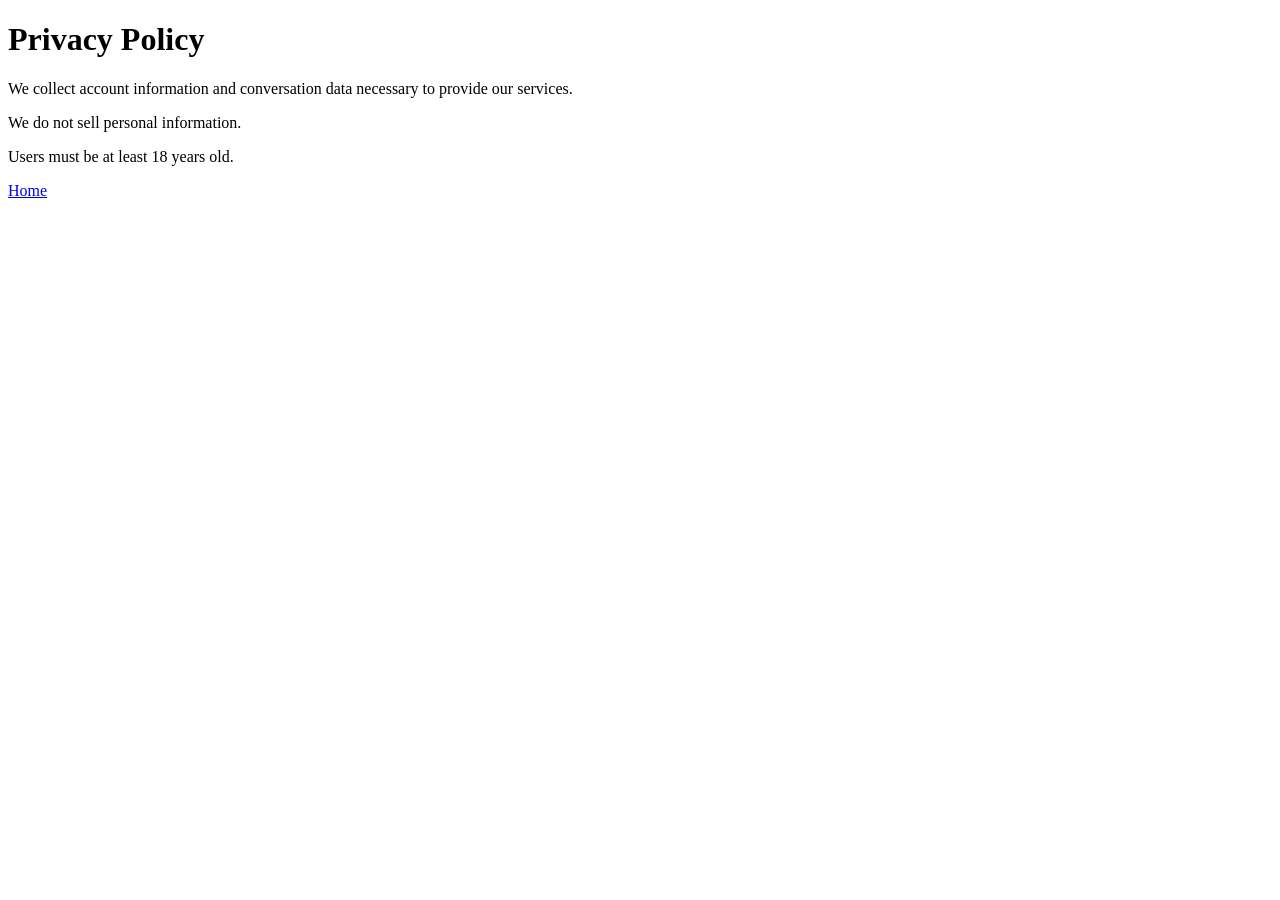
==== privacy.html @ 62af14a8 "Create privacy.html" ====
<!DOCTYPE html>
<html>
<head>
<title>Privacy Policy</title>
</head>
<body>

<h1>Privacy Policy</h1>

<p>
We collect account information and conversation data necessary to provide our services.
</p>

<p>
We do not sell personal information.
</p>

<p>
Users must be at least 18 years old.
</p>

<p><a href="index.html">Home</a></p>

</body>
</html>
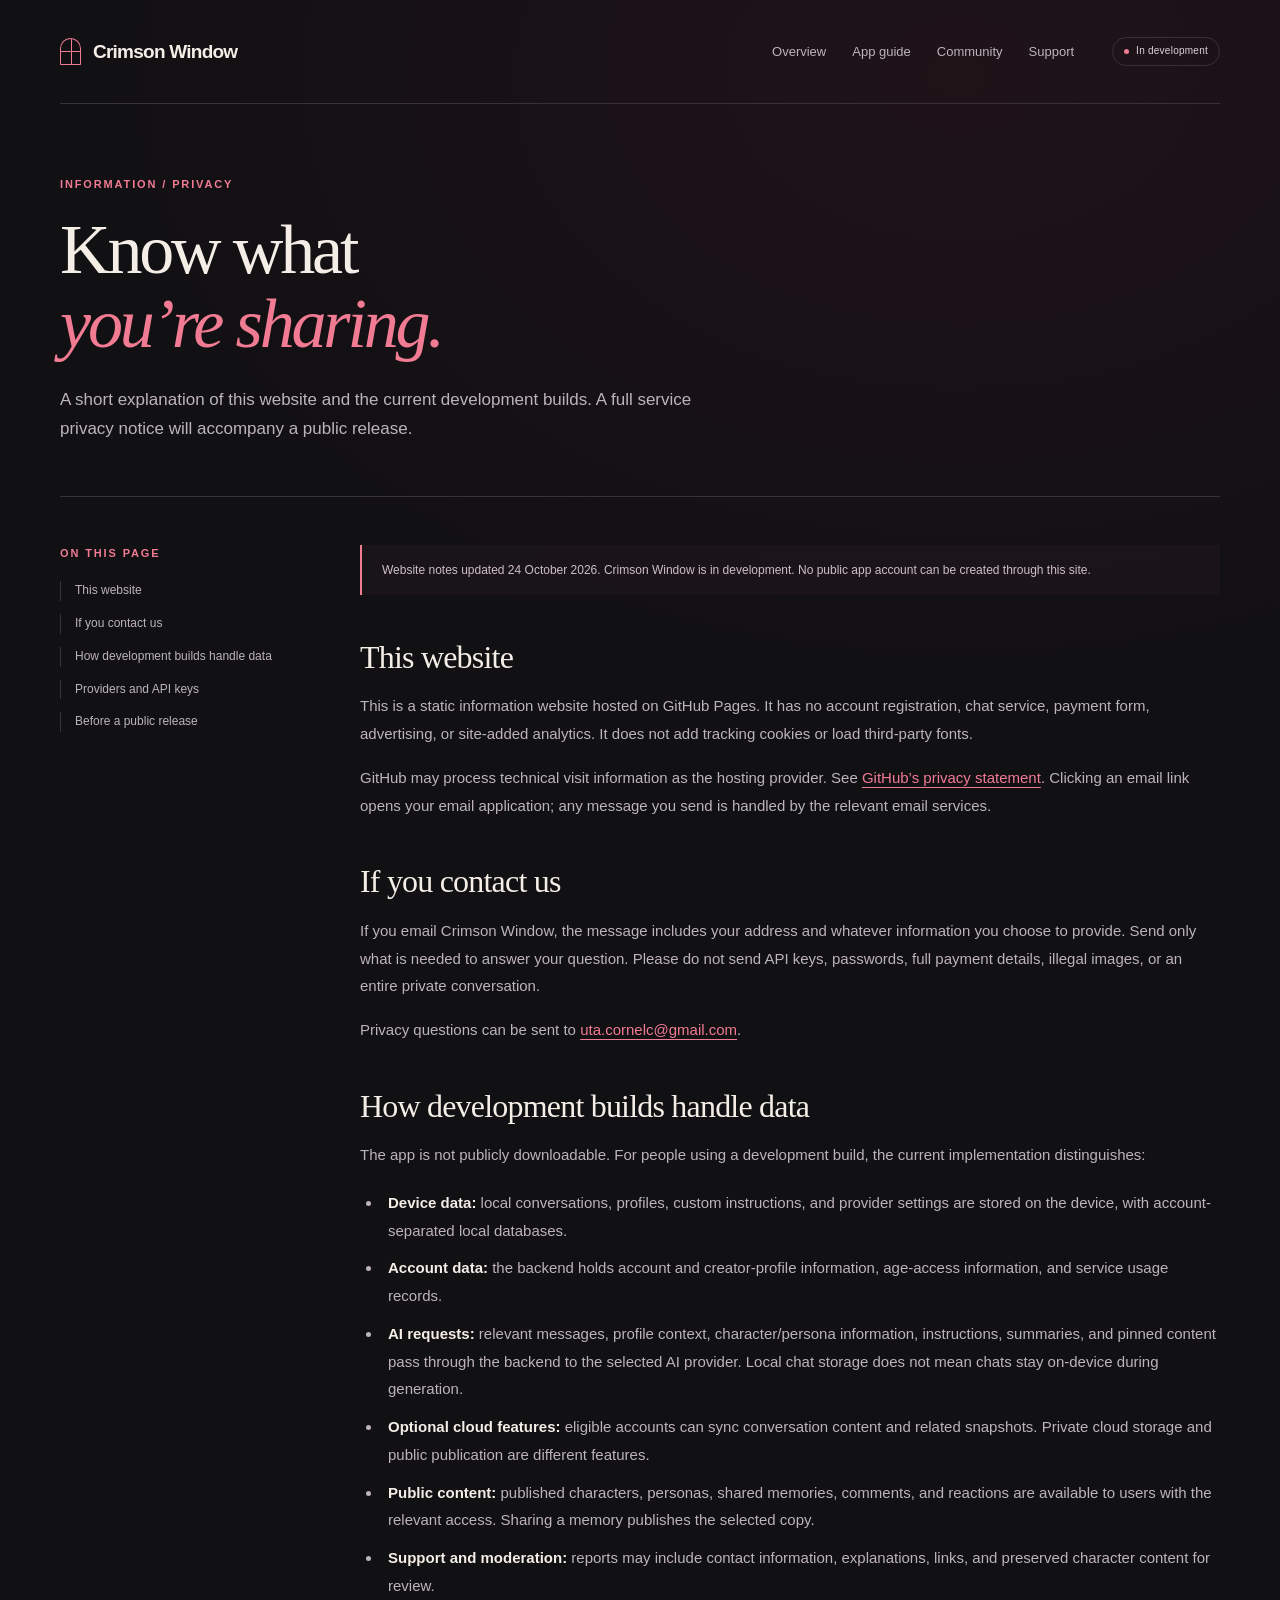
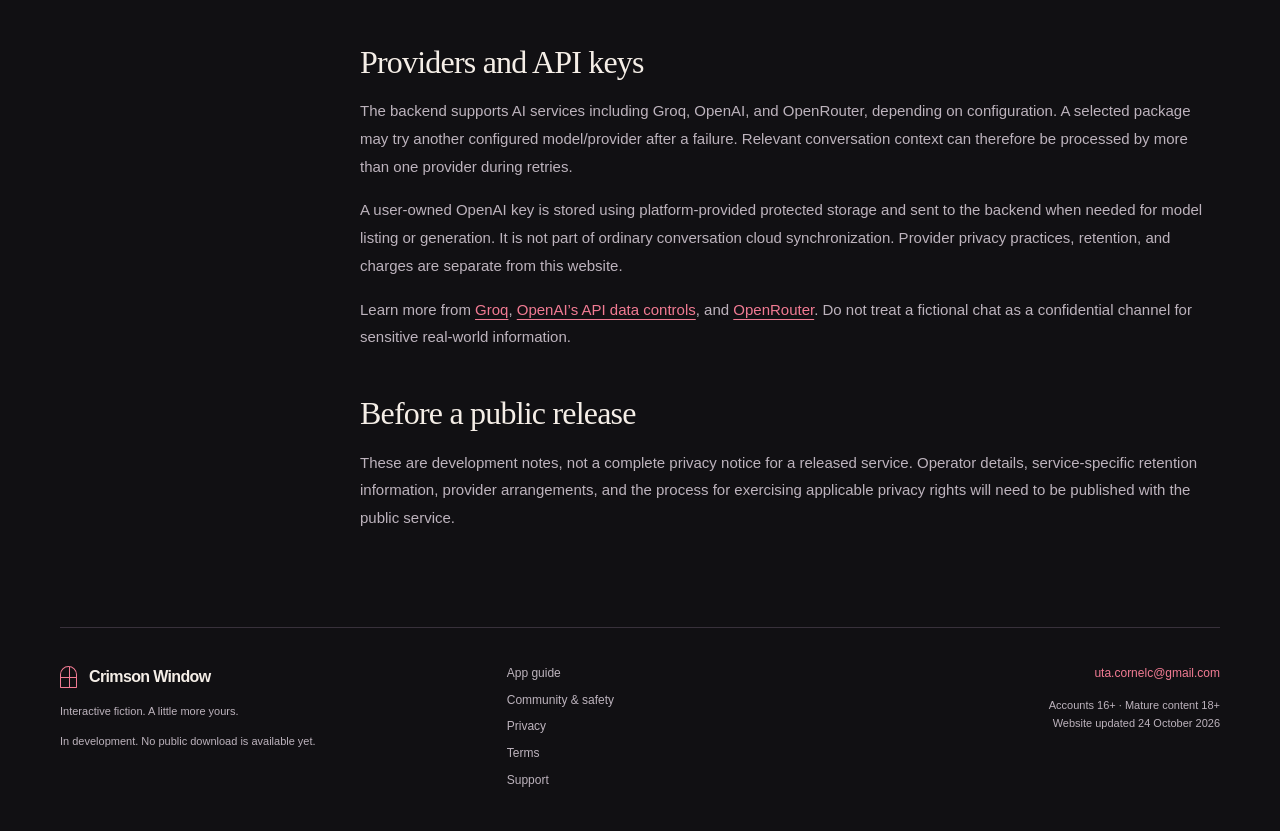
==== commit 4b221e8a: "update pages update pages after more developments" ====
--- a/privacy.html
+++ b/privacy.html
@@ -1,25 +1,30 @@
-<!DOCTYPE html>
-<html>
-<head>
-<title>Privacy Policy</title>
-</head>
-<body>
-
-<h1>Privacy Policy</h1>
-
-<p>
-We collect account information and conversation data necessary to provide our services.
-</p>
-
-<p>
-We do not sell personal information.
-</p>
-
-<p>
-Users must be at least 18 years old.
-</p>
-
-<p><a href="index.html">Home</a></p>
-
-</body>
-</html>
+<!doctype html>
+<html lang="en">
+<head>
+  <meta charset="utf-8">
+  <meta name="viewport" content="width=device-width, initial-scale=1">
+  <meta name="color-scheme" content="dark">
+  <title>Privacy notes · Crimson Window</title>
+  <meta name="description" content="Privacy information for this development website and a short explanation of current Crimson Window development-build data flows.">
+  <meta property="og:title" content="Privacy notes · Crimson Window">
+  <meta property="og:description" content="Privacy information for this development website and a short explanation of current Crimson Window development-build data flows.">
+  <meta property="og:type" content="website">
+  <meta name="theme-color" content="#111013">
+  <link rel="icon" href="favicon.svg" type="image/svg+xml">
+  <link rel="stylesheet" href="site.css">
+</head>
+<body>
+  <a class="skip" href="#main">Skip to content</a>
+  <header class="site-header wrap">
+    <a class="brand" href="index.html" aria-label="Crimson Window home"><span class="window-mark" aria-hidden="true"></span>Crimson Window</a>
+    <nav aria-label="Main navigation"><a href="index.html">Overview</a><a href="guide.html">App guide</a><a href="community.html">Community</a><a href="support.html">Support</a></nav>
+    <span class="status"><span aria-hidden="true"></span>In development</span>
+  </header>
+  <main id="main"><header class="page-intro wrap"><p class="eyebrow">Information / Privacy</p><h1>Know what<br><em>you’re sharing.</em></h1><p class="lede">A short explanation of this website and the current development builds. A full service privacy notice will accompany a public release.</p></header><div class="article-grid wrap"><aside class="toc"><p class="eyebrow">On this page</p><nav aria-label="On this page"><a href="#website">This website</a><a href="#contact">If you contact us</a><a href="#development">How development builds handle data</a><a href="#providers">Providers and API keys</a><a href="#release">Before a public release</a></nav></aside><article class="prose"><div class="notice">Website notes updated 24 October 2026. Crimson Window is in development. No public app account can be created through this site.</div><section id="website"><h2>This website</h2><p>This is a static information website hosted on GitHub Pages. It has no account registration, chat service, payment form, advertising, or site-added analytics. It does not add tracking cookies or load third-party fonts.</p><p>GitHub may process technical visit information as the hosting provider. See <a href="https://docs.github.com/en/site-policy/privacy-policies/github-general-privacy-statement">GitHub’s privacy statement</a>. Clicking an email link opens your email application; any message you send is handled by the relevant email services.</p></section><section id="contact"><h2>If you contact us</h2><p>If you email Crimson Window, the message includes your address and whatever information you choose to provide. Send only what is needed to answer your question. Please do not send API keys, passwords, full payment details, illegal images, or an entire private conversation.</p><p>Privacy questions can be sent to <a href="mailto:uta.cornelc@gmail.com?subject=Crimson%20Window%20privacy">uta.cornelc@gmail.com</a>.</p></section><section id="development"><h2>How development builds handle data</h2><p>The app is not publicly downloadable. For people using a development build, the current implementation distinguishes:</p><ul><li><strong>Device data:</strong> local conversations, profiles, custom instructions, and provider settings are stored on the device, with account-separated local databases.</li><li><strong>Account data:</strong> the backend holds account and creator-profile information, age-access information, and service usage records.</li><li><strong>AI requests:</strong> relevant messages, profile context, character/persona information, instructions, summaries, and pinned content pass through the backend to the selected AI provider. Local chat storage does not mean chats stay on-device during generation.</li><li><strong>Optional cloud features:</strong> eligible accounts can sync conversation content and related snapshots. Private cloud storage and public publication are different features.</li><li><strong>Public content:</strong> published characters, personas, shared memories, comments, and reactions are available to users with the relevant access. Sharing a memory publishes the selected copy.</li><li><strong>Support and moderation:</strong> reports may include contact information, explanations, links, and preserved character content for review.</li></ul></section><section id="providers"><h2>Providers and API keys</h2><p>The backend supports AI services including Groq, OpenAI, and OpenRouter, depending on configuration. A selected package may try another configured model/provider after a failure. Relevant conversation context can therefore be processed by more than one provider during retries.</p><p>A user-owned OpenAI key is stored using platform-provided protected storage and sent to the backend when needed for model listing or generation. It is not part of ordinary conversation cloud synchronization. Provider privacy practices, retention, and charges are separate from this website.</p><p>Learn more from <a href="https://groq.com/privacy-policy">Groq</a>, <a href="https://developers.openai.com/api/docs/guides/your-data">OpenAI’s API data controls</a>, and <a href="https://openrouter.ai/privacy">OpenRouter</a>. Do not treat a fictional chat as a confidential channel for sensitive real-world information.</p></section><section id="release"><h2>Before a public release</h2><p>These are development notes, not a complete privacy notice for a released service. Operator details, service-specific retention information, provider arrangements, and the process for exercising applicable privacy rights will need to be published with the public service.</p></section></article></div></main>
+  <footer class="site-footer wrap">
+    <div><a class="brand" href="index.html"><span class="window-mark" aria-hidden="true"></span>Crimson Window</a><p>Interactive fiction. A little more yours.</p><p class="fine">In development. No public download is available yet.</p></div>
+    <nav aria-label="Footer navigation"><a href="guide.html">App guide</a><a href="community.html">Community &amp; safety</a><a href="privacy.html">Privacy</a><a href="terms.html">Terms</a><a href="support.html">Support</a></nav>
+    <div class="footer-contact"><a href="mailto:uta.cornelc@gmail.com">uta.cornelc@gmail.com</a><p class="fine">Accounts 16+ · Mature content 18+<br>Website updated 24 October 2026</p></div>
+  </footer>
+</body>
+</html>
--- a/site.css
+++ b/site.css
@@ -0,0 +1,8 @@
+@charset "UTF-8";
+:root{--bg:#111013;--surface:#1b191e;--raised:#242027;--line:#38313b;--text:#f5eee7;--muted:#bdb3bd;--accent:#f17b93;--strong:#f6a2b3;--max:1160px}
+*{box-sizing:border-box}html{scroll-behavior:smooth;scroll-padding-top:24px}body{margin:0;background:var(--bg);color:var(--text);font:16px/1.65 -apple-system,BlinkMacSystemFont,"Segoe UI",sans-serif;-webkit-font-smoothing:antialiased}body:before{content:"";position:absolute;inset:0 0 auto;height:750px;pointer-events:none;z-index:-1;background:radial-gradient(ellipse at 75% 10%,#75243a24,transparent 65%)}a{color:var(--accent);text-underline-offset:4px}a:hover{color:var(--strong)}button,a,summary{-webkit-tap-highlight-color:transparent}a:focus-visible,summary:focus-visible{outline:2px solid var(--strong);outline-offset:6px;border-radius:3px}.wrap{width:min(var(--max),calc(100% - 80px));margin-inline:auto}h1,h2,h3,p,figure,blockquote{margin:0}h1,h2{font-family:Georgia,"Times New Roman",serif;font-weight:400;letter-spacing:-.045em;line-height:1.06}h1 em,h2 em{font-weight:400;color:var(--accent)}h3{font-size:20px;line-height:1.35;letter-spacing:-.02em}p{margin-top:16px}p:first-child{margin-top:0}p,li,dd{overflow-wrap:break-word}.fine,small{font-size:12px;color:var(--muted)}.eyebrow{text-transform:uppercase;letter-spacing:.17em;font-size:11px;font-weight:700;color:var(--accent);line-height:1.5}.lede{color:var(--muted);font-size:19px;line-height:1.7;max-width:590px}.skip{position:fixed;left:16px;top:-80px;z-index:5;padding:10px 16px;background:var(--text);color:var(--bg)}.skip:focus{top:12px}.site-header{display:flex;align-items:center;gap:38px;min-height:104px;border-bottom:1px solid var(--line)}.brand{display:flex;align-items:center;gap:12px;text-decoration:none;color:var(--text);font-size:19px;font-weight:650;letter-spacing:-.04em;white-space:nowrap}.window-mark{width:21px;height:27px;border:1.6px solid var(--accent);border-radius:13px 13px 1px 1px;position:relative;display:inline-block;flex:none}.window-mark:before{content:"";position:absolute;top:0;bottom:0;left:50%;border-left:1px solid var(--accent)}.window-mark:after{content:"";position:absolute;left:0;right:0;top:12px;border-top:1px solid var(--accent)}.site-header>nav{display:flex;gap:26px;margin-left:auto}.site-header nav a{text-decoration:none;font-size:13px;color:var(--muted);white-space:nowrap;padding:12px 0}.site-header nav a:hover,.site-header nav a[aria-current]{color:var(--text)}.status{display:inline-flex;align-items:center;gap:7px;white-space:nowrap;border:1px solid var(--line);border-radius:30px;padding:5px 11px;font-size:10px;letter-spacing:.025em;color:#ddd3db}.status>span,.status-dot{width:5px;height:5px;border-radius:50%;background:var(--accent);display:inline-block;flex:none}.hero{display:grid;grid-template-columns:1.06fr 1fr;gap:68px;align-items:center;padding-top:80px;padding-bottom:76px}.hero h1{font-size:clamp(48px,5.65vw,78px);margin-top:27px}.hero .lede{max-width:420px;font-size:17px;margin-top:27px}.tiny-line{display:inline-block;width:25px;border-top:1px solid var(--accent);vertical-align:middle;margin-right:8px}.hero-actions{display:flex;align-items:center;gap:26px;flex-wrap:wrap;margin-top:30px}.button{display:inline-flex;justify-content:center;align-items:center;gap:24px;background:var(--accent);color:#1b1016;text-decoration:none;padding:12px 22px;border:1px solid transparent;border-radius:5px;font-size:13px;font-weight:650;line-height:1.65}.button:hover{background:var(--strong);color:#1b1016}.text-link{font-size:13px;text-decoration:none;font-weight:550}.availability{font-size:11px;color:var(--muted);display:flex;align-items:center;gap:8px;margin-top:22px}.story-window{background:linear-gradient(145deg,#29232a,#19171c);border:1px solid #65505d;border-radius:13px;box-shadow:0 22px 90px #0006;overflow:hidden;transform:rotate(1.5deg);max-width:530px}.window-chrome{display:flex;gap:10px;align-items:center;padding:14px 17px;border-bottom:1px solid #ffffff12;font-size:10px;color:#d6c5cf}.window-chrome .window-mark{width:11px;height:15px;border-radius:8px 8px 0 0;border-width:1px}.window-chrome .window-mark:after{top:6px}.live-pill{margin-left:auto;font-size:9px;color:#baa8b6}.scene-visual{height:205px;overflow:hidden;position:relative;background:radial-gradient(ellipse at 68% 100%,#9e526b4f,transparent 65%),linear-gradient(150deg,#342535,#17161e);border-bottom:1px solid #ffffff12}.arch{position:absolute;border:1px solid #bc788555;border-radius:200px 200px 0 0;bottom:-40px;height:255px;width:150px;transform:rotate(-5deg);background:linear-gradient(140deg,#cf6f7a0c,transparent)}.arch:after{content:"";position:absolute;inset:10px;border:1px solid #bc78852c;border-radius:190px 190px 0 0}.arch-one{right:30px}.arch-two{right:105px;bottom:-70px}.arch-three{right:180px;bottom:-110px}.star{position:absolute;color:#e2b7ad}.star-one{top:30px;right:67px;font-size:34px}.star-two{top:77px;right:165px;font-size:17px}.scene-caption{position:absolute;left:25px;bottom:25px;line-height:1.15;font-size:27px;letter-spacing:-.03em;font-family:Georgia,serif}.scene-caption em{color:#e0a4b6}.scene-chat{padding:18px 23px 15px;display:flex;flex-direction:column}.chat-speaker{font-size:8px;letter-spacing:.17em;color:#ad9dac;margin:0 0 6px}.chat-speaker:first-child{text-align:right}.sample-user{background:#693345;color:#fff0f3;border-radius:10px 10px 2px 10px;align-self:flex-end;margin:0 0 17px;padding:10px 12px;font-size:12px;max-width:90%;line-height:1.6}.sample-assistant{font-family:Georgia,serif;font-size:15px;line-height:1.65;color:#e7dce6;max-width:95%}.context-chips{display:flex;flex-wrap:wrap;gap:5px;margin-top:20px}.context-chips span{font-size:8px;padding:3px 7px;border:1px solid #ffffff13;border-radius:15px;color:#ccbac8}.story-window figcaption{font-size:9px;text-align:center;padding:0 12px 12px;color:#b6a5b2}.facts-strip{display:flex;justify-content:space-between;gap:20px;border-block:1px solid var(--line);padding-block:23px;font-size:11px;color:var(--muted)}.facts-strip span:before{content:"✧";color:var(--accent);padding-right:13px}.section{padding-block:95px}.section-heading{max-width:700px}.section-heading h2,.choice-grid h2,.age-section h2{font-size:clamp(33px,3.6vw,48px);margin-top:20px}.section-heading>p:last-child{max-width:560px;color:var(--muted);font-size:15px}.feature-grid{display:grid;grid-template-columns:1fr 1fr;column-gap:65px;row-gap:42px;margin-top:48px}.feature{position:relative;border-top:1px solid var(--line);padding-top:22px;padding-left:45px}.feature-number{position:absolute;left:0;top:26px;color:var(--accent);font-size:10px;font-family:monospace}.feature p{font-size:14px;color:var(--muted);margin-top:12px}.choice-section{background:#1a151b;border-block:1px solid var(--line);padding-block:75px}.choice-grid{display:grid;grid-template-columns:1fr 1fr;gap:90px;align-items:center}.choice-grid>div>p:not(.eyebrow){font-size:15px;color:var(--muted);max-width:470px}.choice-grid .text-link{display:inline-block;margin-top:24px}.instruction-card{background:#241c25;border:1px solid #634052;border-radius:7px;padding:26px}.card-caption{display:flex;align-items:center;gap:9px;font-size:12px;color:#e3cedc}.card-caption>span:last-child{margin-left:auto;border:1px solid #57414f;border-radius:20px;padding:2px 9px;font-size:10px;color:var(--accent)}.small-window{color:var(--accent);font-size:18px}.instruction-card blockquote{font-family:Georgia,serif;font-size:20px;line-height:1.6;margin-top:23px}.instruction-card p{font-size:11px;color:var(--muted);border-top:1px solid #57414f;padding-top:18px;margin-top:22px}.instruction-card small{font-size:10px;display:block;margin-top:15px}code{font: .87em ui-monospace,Consolas,monospace;background:#ffffff0a;padding:2px 6px;border:1px solid #ffffff12;border-radius:4px;color:#f4bdcd}.age-section{display:grid;grid-template-columns:1fr 1.1fr;gap:90px}.age-section>div>p:not(.eyebrow){font-size:14px;color:var(--muted);max-width:410px}.age-section .text-link{display:inline-block;margin-top:22px}.age-rules article{display:flex;gap:28px;padding-block:27px;border-top:1px solid var(--line)}.age-rules article:last-child{border-bottom:1px solid var(--line)}.age-rules article>span{font:44px/1 Georgia,serif;color:var(--accent);flex:0 0 85px;letter-spacing:-.04em}.age-rules h3{font-size:17px}.age-rules p{font-size:13px;color:var(--muted);margin-top:9px}.closing{border-top:1px solid var(--line);padding:65px 0 90px;text-align:center}.closing h2{font-size:clamp(34px,4vw,52px);margin-top:19px}.closing>p:not(.eyebrow){max-width:590px;margin:20px auto 25px;color:var(--muted);font-size:15px}.site-footer{padding-block:36px 40px;border-top:1px solid var(--line);display:grid;grid-template-columns:1.15fr .9fr 1fr;gap:38px;font-size:12px}.site-footer .brand{font-size:16px}.site-footer .window-mark{width:17px;height:22px}.site-footer .window-mark:after{top:10px}.site-footer p{color:var(--muted);font-size:11px;margin-top:12px}.site-footer nav{display:grid;gap:7px;align-content:start}.site-footer nav a{color:var(--muted);text-decoration:none}.site-footer nav a:hover{color:var(--text)}.footer-contact{text-align:right}.footer-contact a{text-decoration:none;font-size:12px;overflow-wrap:anywhere}.page-intro{padding-block:72px 52px;border-bottom:1px solid var(--line)}.page-intro h1{font-size:clamp(45px,5.5vw,70px);margin-top:20px}.page-intro .lede{font-size:17px;margin-top:25px;max-width:660px}.article-grid{display:grid;grid-template-columns:235px 1fr;gap:65px;padding-block:48px 95px}.toc{position:sticky;top:28px;align-self:start}.toc nav{display:flex;flex-direction:column;gap:13px;margin-top:20px}.toc nav a{font-size:12px;color:var(--muted);text-decoration:none;border-left:1px solid var(--line);padding-left:14px}.toc nav a:hover{border-color:var(--accent);color:var(--text)}.notice{border-left:2px solid var(--accent);background:#f17b9308;padding:15px 20px;font-size:12px;color:#cfbdc9;line-height:1.7}.prose>section{margin-top:43px}.prose h2{font-size:32px;letter-spacing:-.025em;line-height:1.2}.prose p,.prose li,.prose dd{color:var(--muted);font-size:15px;line-height:1.85}.prose strong{color:var(--text);font-weight:600}.prose ul,.prose ol{padding-left:22px;margin-top:20px}.prose li{padding-left:6px;margin-bottom:10px}.prose .example{background:var(--surface);border:1px solid var(--line);padding:22px;margin-top:22px;border-radius:5px}.example p{font-family:Georgia,serif;color:var(--text);font-size:21px;line-height:1.55;margin-top:12px}.definition-list{margin-top:22px}.definition-list>div{display:grid;grid-template-columns:110px 1fr;gap:18px;padding-block:15px;border-top:1px solid var(--line)}.definition-list dt{font-weight:600;color:var(--text);font-size:14px}.definition-list dd{margin:0}.support-layout{display:grid;grid-template-columns:1fr 1fr;gap:26px;margin-top:42px}.contact-card,.availability-card{padding:32px;border:1px solid var(--line);border-radius:7px;background:var(--surface)}.contact-card{background:linear-gradient(140deg,#35202c,#1e181f);border-color:#69404e}.support-layout h2{font-size:36px;line-height:1.15;margin-top:18px}.support-layout p{font-size:14px;color:var(--muted)}.email-link{display:block;font-size:clamp(16px,2vw,24px);margin-top:18px;text-decoration:none;overflow-wrap:anywhere}.contact-card .button{margin-top:26px}.narrow{max-width:820px}.narrow h2{font-size:42px;margin-top:18px}.faq{margin-top:30px}.faq details{border-top:1px solid var(--line);padding-block:21px}.faq details:last-child{border-bottom:1px solid var(--line)}.faq summary{cursor:pointer;color:var(--text);font-size:16px;padding-right:18px}.faq details p{font-size:14px;color:var(--muted);padding-left:18px;max-width:720px}
+@media(min-width:1350px){.hero{gap:95px;padding-top:95px;padding-bottom:95px}}
+@media(max-width:1000px){.wrap{width:calc(100% - 48px)}.site-header{gap:22px}.site-header>nav{gap:17px}.site-header>.status{display:none}.hero{gap:35px}.hero h1{font-size:clamp(42px,6vw,65px)}.hero .lede{font-size:15px}.hero-actions{gap:18px}.choice-grid,.age-section{gap:40px}.feature-grid{column-gap:40px}.facts-strip{font-size:10px;gap:12px}.facts-strip span:before{padding-right:6px}.article-grid{grid-template-columns:185px 1fr;gap:35px}.site-footer{grid-template-columns:1fr .65fr 1fr;gap:24px}}
+@media(max-width:700px){.wrap{width:calc(100% - 36px)}.site-header{flex-wrap:wrap;gap:0;min-height:unset;padding-block:21px 14px}.site-header .brand{font-size:18px}.site-header>nav{width:100%;margin:17px 0 0;justify-content:space-between;gap:12px}.site-header nav a{font-size:12px;padding-block:5px}.hero{grid-template-columns:1fr;padding-top:45px;padding-bottom:42px;gap:42px}.hero h1{font-size:clamp(48px,10vw,70px);margin-top:21px}.hero .lede{font-size:16px;max-width:420px;margin-top:22px}.hero-actions{margin-top:25px}.story-window{transform:none;max-width:100%;width:100%}.scene-visual{height:175px}.scene-caption{font-size:27px}.scene-chat{padding:17px 20px}.sample-assistant{font-size:16px}.sample-user{font-size:13px}.facts-strip{flex-direction:column;gap:11px;padding-block:20px;font-size:12px}.facts-strip span:before{padding-right:12px}.section{padding-block:58px}.section-heading h2,.choice-grid h2,.age-section h2{font-size:36px}.feature-grid{grid-template-columns:1fr;gap:25px;margin-top:32px}.feature{padding-left:32px}.feature-number{top:25px}.choice-section{padding-block:50px}.choice-grid,.age-section{grid-template-columns:1fr;gap:35px}.instruction-card{padding:22px}.instruction-card blockquote{font-size:20px}.age-rules article{gap:20px}.age-rules article>span{font-size:40px;flex-basis:72px}.closing{padding:48px 0 58px}.closing h2{font-size:38px}.closing>p:not(.eyebrow){font-size:14px}.site-footer{grid-template-columns:1fr 1fr;gap:28px;padding-block:30px}.footer-contact{grid-column:1/-1;text-align:left;border-top:1px solid var(--line);padding-top:22px}.page-intro{padding-block:45px 35px}.page-intro h1{font-size:49px}.page-intro .lede{font-size:16px}.article-grid{grid-template-columns:1fr;gap:30px;padding-block:28px 55px}.toc{position:static}.toc nav{flex-direction:row;flex-wrap:wrap;gap:12px 16px;margin-top:15px}.toc nav a{font-size:11px;padding-left:10px}.prose h2{font-size:29px}.prose p,.prose li,.prose dd{font-size:14px}.prose>section{margin-top:33px}.support-layout{grid-template-columns:1fr;gap:18px;margin-top:28px}.contact-card,.availability-card{padding:25px}.support-layout h2{font-size:33px}.email-link{font-size:23px}.narrow h2{font-size:36px}.faq summary{font-size:15px}.definition-list>div{grid-template-columns:87px 1fr;gap:15px}.definition-list dt{font-size:13px}}
+@media(prefers-reduced-motion:reduce){html{scroll-behavior:auto}}
+@media print{body{background:white;color:#111}.site-header,.site-footer,.hero-actions,.story-window,.skip{display:none}.wrap{width:100%}.page-intro{padding:20px 0}.article-grid{display:block}.toc{display:none}.prose p,.prose li,.prose dd,.lede{color:#222}.notice{background:none}.eyebrow,a,h1 em,h2 em{color:#80203a}}
